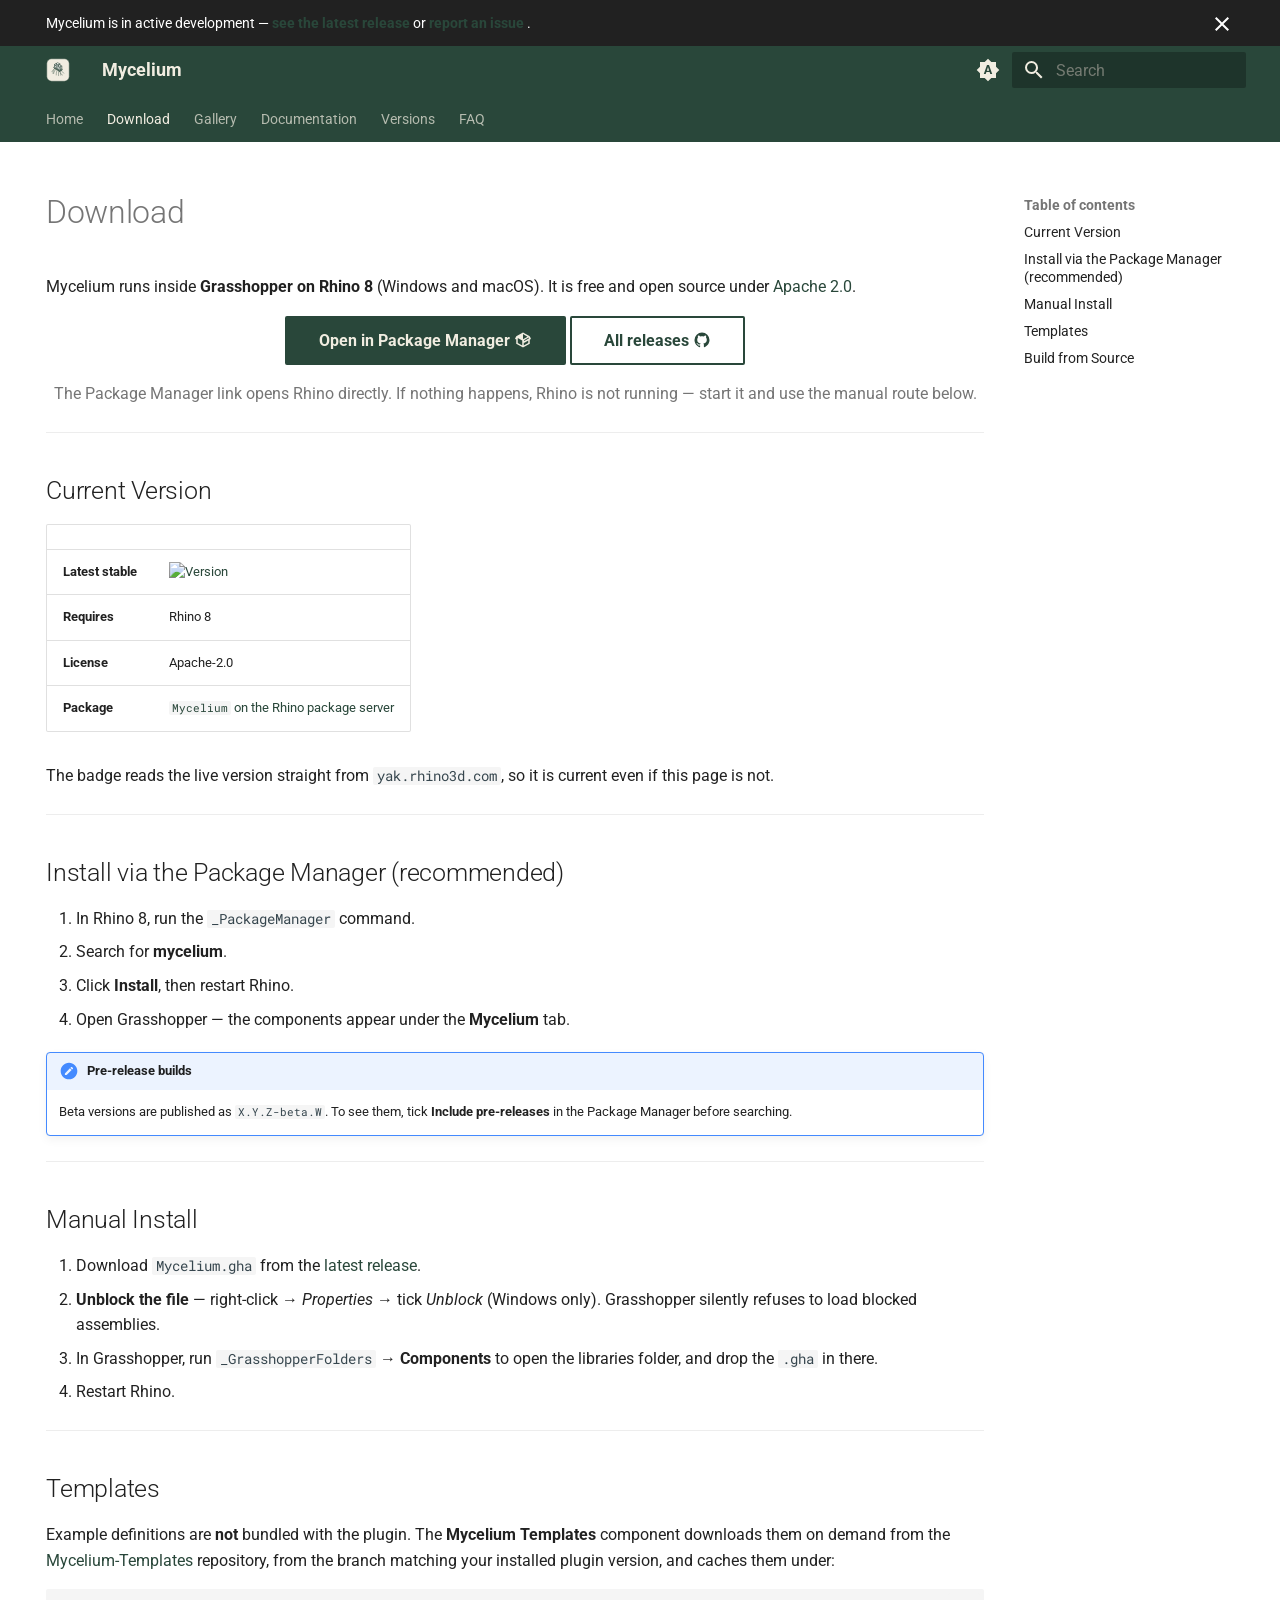
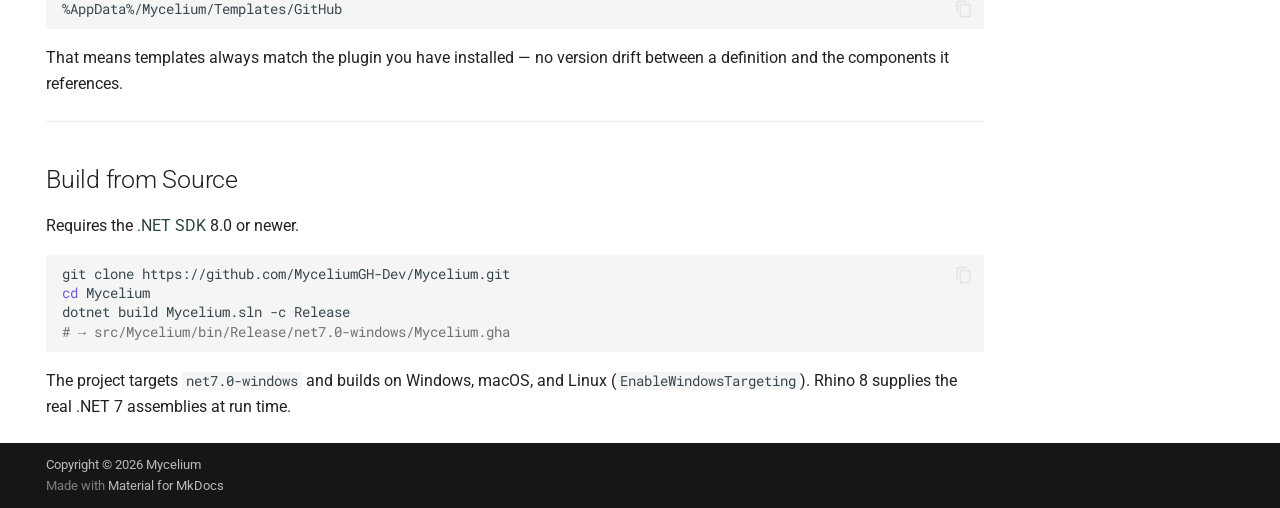
==== download/index.html @ 71205a21 "Deployed aa4ad5b with MkDocs version: 1.6.1" ====
<!DOCTYPE html><html lang=en class=no-js><head><meta charset=utf-8><meta name=viewport content="width=device-width,initial-scale=1"><meta name=description content="Generative urban massing for Rhino and Grasshopper"><meta name=author content="Patrick Kastner"><link href=https://mycelium-gh.netlify.app/download/ rel=canonical><link rel=prev href=..><link href=../gallery/ rel=next><link rel=icon href=../assets/cd/favicon.svg><meta name=generator content="mkdocs-1.6.1, mkdocs-material-9.7.7"><title>Download Mycelium - Mycelium</title><link rel=stylesheet href=../assets/stylesheets/main.ec1eaa64.min.css><link rel=stylesheet href=../assets/stylesheets/palette.ab4e12ef.min.css><style>:root{--md-annotation-icon:url('data:image/svg+xml;charset=utf-8,%3Csvg%20xmlns%3D%22http%3A//www.w3.org/2000/svg%22%20viewBox%3D%220%200%2024%2024%22%3E%3Cpath%20d%3D%22M17%2013h-4v4h-2v-4H7v-2h4V7h2v4h4m-5-9A10%2010%200%200%200%202%2012a10%2010%200%200%200%2010%2010%2010%2010%200%200%200%2010-10A10%2010%200%200%200%2012%202%22/%3E%3C/svg%3E');}</style><link rel=preconnect href=https://fonts.gstatic.com crossorigin><link rel=stylesheet href="https://fonts.googleapis.com/css?family=Roboto:300,300i,400,400i,700,700i%7CRoboto+Mono:400,400i,700,700i&display=fallback"><style>:root{--md-text-font:"Roboto";--md-code-font:"Roboto Mono"}</style><link rel=stylesheet href=../css/timeago.css><link rel=stylesheet href=../stylesheets/extra.css><script>__md_scope=new URL("..",location),__md_hash=e=>[...e].reduce(((e,_)=>(e<<5)-e+_.charCodeAt(0)),0),__md_get=(e,_=localStorage,t=__md_scope)=>JSON.parse(_.getItem(t.pathname+"."+e)),__md_set=(e,_,t=localStorage,a=__md_scope)=>{try{t.setItem(a.pathname+"."+e,JSON.stringify(_))}catch(e){}}</script><meta property=og:title content="Download Mycelium"><link rel=icon type=image/svg+xml href=../assets/cd/favicon.svg><link href=../assets/stylesheets/glightbox.min.css rel=stylesheet><script src=../assets/javascripts/glightbox.min.js></script><style id=glightbox-style>
            html.glightbox-open { overflow: initial; height: 100%; }
            .gslide-title { margin-top: 0px; user-select: text; }
            .gslide-desc { color: #666; user-select: text; }
            .gslide-image img { background: white; }
            .gscrollbar-fixer { padding-right: 15px; }
            .gdesc-inner { font-size: 0.75rem; }
            body[data-md-color-scheme="slate"] .gdesc-inner { background: var(--md-default-bg-color); }
            body[data-md-color-scheme="slate"] .gslide-title { color: var(--md-default-fg-color); }
            body[data-md-color-scheme="slate"] .gslide-desc { color: var(--md-default-fg-color); }
        </style></head> <body dir=ltr data-md-color-scheme=default data-md-color-primary=indigo data-md-color-accent=indigo> <input class=md-toggle data-md-toggle=drawer type=checkbox id=__drawer autocomplete=off> <input class=md-toggle data-md-toggle=search type=checkbox id=__search autocomplete=off> <label class=md-overlay for=__drawer></label> <div data-md-component=skip> <a href=#download class=md-skip> Skip to content </a> </div> <div data-md-component=announce> <aside class=md-banner> <div class="md-banner__inner md-grid md-typeset"> <button class="md-banner__button md-icon" aria-label="Don't show this again"> <svg xmlns=http://www.w3.org/2000/svg viewbox="0 0 24 24"><path d="M19 6.41 17.59 5 12 10.59 6.41 5 5 6.41 10.59 12 5 17.59 6.41 19 12 13.41 17.59 19 19 17.59 13.41 12z"></path></svg> </button> Mycelium is in active development — <a href=https://github.com/MyceliumGH-Dev/Mycelium/releases aria-label="See the latest Mycelium releases on GitHub"> <strong>see the latest release</strong> </a> or <a href=https://github.com/MyceliumGH-Dev/Mycelium/issues aria-label="Report an issue on GitHub"> <strong>report an issue</strong> </a>. </div> <script>var el=document.querySelector("[data-md-component=announce]");if(el){var content=el.querySelector(".md-typeset");__md_hash(content.innerHTML)===__md_get("__announce")&&(el.hidden=!0)}</script> </aside> </div> <header class=md-header data-md-component=header> <nav class="md-header__inner md-grid" aria-label=Header> <a href=.. title=Mycelium class="md-header__button md-logo" aria-label=Mycelium data-md-component=logo> <img src=../assets/cd/favicon.svg alt=logo> </a> <label class="md-header__button md-icon" for=__drawer> <svg xmlns=http://www.w3.org/2000/svg viewbox="0 0 24 24"><path d="M3 6h18v2H3zm0 5h18v2H3zm0 5h18v2H3z"></path></svg> </label> <div class=md-header__title data-md-component=header-title> <div class=md-header__ellipsis> <div class=md-header__topic> <span class=md-ellipsis> Mycelium </span> </div> <div class=md-header__topic data-md-component=header-topic> <span class=md-ellipsis> Download Mycelium </span> </div> </div> </div> <form class=md-header__option data-md-component=palette> <input class=md-option data-md-color-media=(prefers-color-scheme) data-md-color-scheme=default data-md-color-primary=indigo data-md-color-accent=indigo aria-label="Switch to light mode" type=radio name=__palette id=__palette_0> <label class="md-header__button md-icon" title="Switch to light mode" for=__palette_1 hidden> <svg xmlns=http://www.w3.org/2000/svg viewbox="0 0 24 24"><path d="m14.3 16-.7-2h-3.2l-.7 2H7.8L11 7h2l3.2 9zM20 8.69V4h-4.69L12 .69 8.69 4H4v4.69L.69 12 4 15.31V20h4.69L12 23.31 15.31 20H20v-4.69L23.31 12zm-9.15 3.96h2.3L12 9z"></path></svg> </label> <input class=md-option data-md-color-media="(prefers-color-scheme: light)" data-md-color-scheme=default data-md-color-primary=custom data-md-color-accent=custom aria-label="Switch to dark mode" type=radio name=__palette id=__palette_1> <label class="md-header__button md-icon" title="Switch to dark mode" for=__palette_2 hidden> <svg xmlns=http://www.w3.org/2000/svg viewbox="0 0 24 24"><path d="M17 7H7a5 5 0 0 0-5 5 5 5 0 0 0 5 5h10a5 5 0 0 0 5-5 5 5 0 0 0-5-5m0 8a3 3 0 0 1-3-3 3 3 0 0 1 3-3 3 3 0 0 1 3 3 3 3 0 0 1-3 3"></path></svg> </label> <input class=md-option data-md-color-media="(prefers-color-scheme: dark)" data-md-color-scheme=slate data-md-color-primary=custom data-md-color-accent=custom aria-label="Switch to system preference" type=radio name=__palette id=__palette_2> <label class="md-header__button md-icon" title="Switch to system preference" for=__palette_0 hidden> <svg xmlns=http://www.w3.org/2000/svg viewbox="0 0 24 24"><path d="M17 7H7a5 5 0 0 0-5 5 5 5 0 0 0 5 5h10a5 5 0 0 0 5-5 5 5 0 0 0-5-5M7 15a3 3 0 0 1-3-3 3 3 0 0 1 3-3 3 3 0 0 1 3 3 3 3 0 0 1-3 3"></path></svg> </label> </form> <script>var palette=__md_get("__palette");if(palette&&palette.color){if("(prefers-color-scheme)"===palette.color.media){var media=matchMedia("(prefers-color-scheme: light)"),input=document.querySelector(media.matches?"[data-md-color-media='(prefers-color-scheme: light)']":"[data-md-color-media='(prefers-color-scheme: dark)']");palette.color.media=input.getAttribute("data-md-color-media"),palette.color.scheme=input.getAttribute("data-md-color-scheme"),palette.color.primary=input.getAttribute("data-md-color-primary"),palette.color.accent=input.getAttribute("data-md-color-accent")}for(var[key,value]of Object.entries(palette.color))document.body.setAttribute("data-md-color-"+key,value)}</script> <label class="md-header__button md-icon" for=__search> <svg xmlns=http://www.w3.org/2000/svg viewbox="0 0 24 24"><path d="M9.5 3A6.5 6.5 0 0 1 16 9.5c0 1.61-.59 3.09-1.56 4.23l.27.27h.79l5 5-1.5 1.5-5-5v-.79l-.27-.27A6.52 6.52 0 0 1 9.5 16 6.5 6.5 0 0 1 3 9.5 6.5 6.5 0 0 1 9.5 3m0 2C7 5 5 7 5 9.5S7 14 9.5 14 14 12 14 9.5 12 5 9.5 5"></path></svg> </label> <div class=md-search data-md-component=search role=dialog> <label class=md-search__overlay for=__search></label> <div class=md-search__inner role=search> <form class=md-search__form name=search> <input type=text class=md-search__input name=query aria-label=Search placeholder=Search autocapitalize=off autocorrect=off autocomplete=off spellcheck=false data-md-component=search-query required> <label class="md-search__icon md-icon" for=__search> <svg xmlns=http://www.w3.org/2000/svg viewbox="0 0 24 24"><path d="M9.5 3A6.5 6.5 0 0 1 16 9.5c0 1.61-.59 3.09-1.56 4.23l.27.27h.79l5 5-1.5 1.5-5-5v-.79l-.27-.27A6.52 6.52 0 0 1 9.5 16 6.5 6.5 0 0 1 3 9.5 6.5 6.5 0 0 1 9.5 3m0 2C7 5 5 7 5 9.5S7 14 9.5 14 14 12 14 9.5 12 5 9.5 5"></path></svg> <svg xmlns=http://www.w3.org/2000/svg viewbox="0 0 24 24"><path d="M20 11v2H8l5.5 5.5-1.42 1.42L4.16 12l7.92-7.92L13.5 5.5 8 11z"></path></svg> </label> <nav class=md-search__options aria-label=Search> <a href=javascript:void(0) class="md-search__icon md-icon" title=Share aria-label=Share data-clipboard data-clipboard-text data-md-component=search-share tabindex=-1> <svg xmlns=http://www.w3.org/2000/svg viewbox="0 0 24 24"><path d="M18 16.08c-.76 0-1.44.3-1.96.77L8.91 12.7c.05-.23.09-.46.09-.7s-.04-.47-.09-.7l7.05-4.11c.54.5 1.25.81 2.04.81a3 3 0 0 0 3-3 3 3 0 0 0-3-3 3 3 0 0 0-3 3c0 .24.04.47.09.7L8.04 9.81C7.5 9.31 6.79 9 6 9a3 3 0 0 0-3 3 3 3 0 0 0 3 3c.79 0 1.5-.31 2.04-.81l7.12 4.15c-.05.21-.08.43-.08.66 0 1.61 1.31 2.91 2.92 2.91s2.92-1.3 2.92-2.91A2.92 2.92 0 0 0 18 16.08"></path></svg> </a> <button type=reset class="md-search__icon md-icon" title=Clear aria-label=Clear tabindex=-1> <svg xmlns=http://www.w3.org/2000/svg viewbox="0 0 24 24"><path d="M19 6.41 17.59 5 12 10.59 6.41 5 5 6.41 10.59 12 5 17.59 6.41 19 12 13.41 17.59 19 19 17.59 13.41 12z"></path></svg> </button> </nav> <div class=md-search__suggest data-md-component=search-suggest></div> </form> <div class=md-search__output> <div class=md-search__scrollwrap tabindex=0 data-md-scrollfix> <div class=md-search-result data-md-component=search-result> <div class=md-search-result__meta> Initializing search </div> <ol class=md-search-result__list role=presentation></ol> </div> </div> </div> </div> </div> </nav> </header> <div class=md-container data-md-component=container> <nav class=md-tabs aria-label=Tabs data-md-component=tabs> <div class=md-grid> <ul class=md-tabs__list> <li class=md-tabs__item> <a href=.. class=md-tabs__link> Home </a> </li> <li class="md-tabs__item md-tabs__item--active"> <a href=./ class=md-tabs__link> Download </a> </li> <li class=md-tabs__item> <a href=../gallery/ class=md-tabs__link> Gallery </a> </li> <li class=md-tabs__item> <a href=https://mycelium-gh-docs.netlify.app class=md-tabs__link> Documentation </a> </li> <li class=md-tabs__item> <a href=../versions/ class=md-tabs__link> Versions </a> </li> <li class=md-tabs__item> <a href=../faq/ class=md-tabs__link> Faq </a> </li> </ul> </div> </nav> <main class=md-main data-md-component=main> <div class="md-main__inner md-grid"> <div class="md-sidebar md-sidebar--primary" data-md-component=sidebar data-md-type=navigation hidden> <div class=md-sidebar__scrollwrap> <div class=md-sidebar__inner> <nav class="md-nav md-nav--primary md-nav--lifted" aria-label=Navigation data-md-level=0> <label class=md-nav__title for=__drawer> <a href=.. title=Mycelium class="md-nav__button md-logo" aria-label=Mycelium data-md-component=logo> <img src=../assets/cd/favicon.svg alt=logo> </a> Mycelium </label> <ul class=md-nav__list data-md-scrollfix> <li class=md-nav__item> <a href=.. class=md-nav__link> <span class=md-ellipsis> Home </span> </a> </li> <li class="md-nav__item md-nav__item--active"> <input class="md-nav__toggle md-toggle" type=checkbox id=__toc> <label class="md-nav__link md-nav__link--active" for=__toc> <span class=md-ellipsis> Download </span> <span class="md-nav__icon md-icon"></span> </label> <a href=./ class="md-nav__link md-nav__link--active"> <span class=md-ellipsis> Download </span> </a> <nav class="md-nav md-nav--secondary" aria-label="Table of contents"> <label class=md-nav__title for=__toc> <span class="md-nav__icon md-icon"></span> Table of contents </label> <ul class=md-nav__list data-md-component=toc data-md-scrollfix> <li class=md-nav__item> <a href=#current-version class=md-nav__link> <span class=md-ellipsis> Current Version </span> </a> </li> <li class=md-nav__item> <a href=#install-via-the-package-manager-recommended class=md-nav__link> <span class=md-ellipsis> Install via the Package Manager (recommended) </span> </a> </li> <li class=md-nav__item> <a href=#manual-install class=md-nav__link> <span class=md-ellipsis> Manual Install </span> </a> </li> <li class=md-nav__item> <a href=#templates class=md-nav__link> <span class=md-ellipsis> Templates </span> </a> </li> <li class=md-nav__item> <a href=#build-from-source class=md-nav__link> <span class=md-ellipsis> Build from Source </span> </a> </li> </ul> </nav> </li> <li class=md-nav__item> <a href=../gallery/ class=md-nav__link> <span class=md-ellipsis> Gallery </span> </a> </li> <li class=md-nav__item> <a href=https://mycelium-gh-docs.netlify.app class=md-nav__link> <span class=md-ellipsis> Documentation </span> </a> </li> <li class=md-nav__item> <a href=../versions/ class=md-nav__link> <span class=md-ellipsis> Versions </span> </a> </li> <li class=md-nav__item> <a href=../faq/ class=md-nav__link> <span class=md-ellipsis> Faq </span> </a> </li> </ul> </nav> </div> </div> </div> <div class="md-sidebar md-sidebar--secondary" data-md-component=sidebar data-md-type=toc> <div class=md-sidebar__scrollwrap> <div class=md-sidebar__inner> <nav class="md-nav md-nav--secondary" aria-label="Table of contents"> <label class=md-nav__title for=__toc> <span class="md-nav__icon md-icon"></span> Table of contents </label> <ul class=md-nav__list data-md-component=toc data-md-scrollfix> <li class=md-nav__item> <a href=#current-version class=md-nav__link> <span class=md-ellipsis> Current Version </span> </a> </li> <li class=md-nav__item> <a href=#install-via-the-package-manager-recommended class=md-nav__link> <span class=md-ellipsis> Install via the Package Manager (recommended) </span> </a> </li> <li class=md-nav__item> <a href=#manual-install class=md-nav__link> <span class=md-ellipsis> Manual Install </span> </a> </li> <li class=md-nav__item> <a href=#templates class=md-nav__link> <span class=md-ellipsis> Templates </span> </a> </li> <li class=md-nav__item> <a href=#build-from-source class=md-nav__link> <span class=md-ellipsis> Build from Source </span> </a> </li> </ul> </nav> </div> </div> </div> <div class=md-content data-md-component=content> <article class="md-content__inner md-typeset"> <h1 id=download>Download</h1> <p>Mycelium runs inside <strong>Grasshopper on Rhino 8</strong> (Windows and macOS). It is free and open source under <a href=https://github.com/MyceliumGH-Dev/Mycelium/blob/dev/LICENSE>Apache 2.0</a>.</p> <div align=center> <p><a aria-label="Open Mycelium in the Rhino Package Manager" class="md-button md-button--primary" href="rhino://package/search?name=Mycelium">Open in Package Manager <span class=twemoji><svg xmlns=http://www.w3.org/2000/svg viewbox="0 0 24 24"><path d="M2 10.96a.985.985 0 0 1-.37-1.37L3.13 7c.11-.2.28-.34.47-.42l7.83-4.4c.16-.12.36-.18.57-.18s.41.06.57.18l7.9 4.44c.19.1.35.26.44.46l1.45 2.52c.28.48.11 1.09-.36 1.36l-1 .58v4.96c0 .38-.21.71-.53.88l-7.9 4.44c-.16.12-.36.18-.57.18s-.41-.06-.57-.18l-7.9-4.44A.99.99 0 0 1 3 16.5v-5.54c-.3.17-.68.18-1 0m10-6.81v6.7l5.96-3.35zM5 15.91l6 3.38v-6.71L5 9.21zm14 0v-3.22l-5 2.9c-.33.18-.7.17-1 .01v3.69zm-5.15-2.55 6.28-3.63-.58-1.01-6.28 3.63z"></path></svg></span></a> <a aria-label="Browse all Mycelium releases on GitHub" class=md-button href=https://github.com/MyceliumGH-Dev/Mycelium/releases>All releases <span class=twemoji><svg xmlns=http://www.w3.org/2000/svg viewbox="0 0 24 24"><path d="M12 2A10 10 0 0 0 2 12c0 4.42 2.87 8.17 6.84 9.5.5.08.66-.23.66-.5v-1.69c-2.77.6-3.36-1.34-3.36-1.34-.46-1.16-1.11-1.47-1.11-1.47-.91-.62.07-.6.07-.6 1 .07 1.53 1.03 1.53 1.03.87 1.52 2.34 1.07 2.91.83.09-.65.35-1.09.63-1.34-2.22-.25-4.55-1.11-4.55-4.92 0-1.11.38-2 1.03-2.71-.1-.25-.45-1.29.1-2.64 0 0 .84-.27 2.75 1.02.79-.22 1.65-.33 2.5-.33s1.71.11 2.5.33c1.91-1.29 2.75-1.02 2.75-1.02.55 1.35.2 2.39.1 2.64.65.71 1.03 1.6 1.03 2.71 0 3.82-2.34 4.66-4.57 4.91.36.31.69.92.69 1.85V21c0 .27.16.59.67.5C19.14 20.16 22 16.42 22 12A10 10 0 0 0 12 2"></path></svg></span></a></p> </div> <p class=center-text style="margin-top: 0.75rem;"> <span class=faint>The Package Manager link opens Rhino directly. If nothing happens, Rhino is not running — start it and use the manual route below.</span> </p> <hr> <h2 id=current-version>Current Version</h2> <table> <thead> <tr> <th></th> <th></th> </tr> </thead> <tbody> <tr> <td><strong>Latest stable</strong></td> <td><a href="https://rhinopackages.github.io/?search=Mycelium"><img alt=Version src="https://img.shields.io/badge/dynamic/json?url=https%3A%2F%2Fyak.rhino3d.com%2Fpackages%2FMycelium&query=%24.version&label=&color=29473a"></a></td> </tr> <tr> <td><strong>Requires</strong></td> <td>Rhino 8</td> </tr> <tr> <td><strong>License</strong></td> <td>Apache-2.0</td> </tr> <tr> <td><strong>Package</strong></td> <td><a href="https://rhinopackages.github.io/?search=Mycelium"><code>Mycelium</code> on the Rhino package server</a></td> </tr> </tbody> </table> <p>The badge reads the live version straight from <code>yak.rhino3d.com</code>, so it is current even if this page is not.</p> <hr> <h2 id=install-via-the-package-manager-recommended>Install via the Package Manager (recommended)</h2> <ol> <li>In Rhino 8, run the <code>_PackageManager</code> command.</li> <li>Search for <strong>mycelium</strong>.</li> <li>Click <strong>Install</strong>, then restart Rhino.</li> <li>Open Grasshopper — the components appear under the <strong>Mycelium</strong> tab.</li> </ol> <div class="admonition note"> <p class=admonition-title>Pre-release builds</p> <p>Beta versions are published as <code>X.Y.Z-beta.W</code>. To see them, tick <strong>Include pre-releases</strong> in the Package Manager before searching.</p> </div> <hr> <h2 id=manual-install>Manual Install</h2> <ol> <li>Download <code>Mycelium.gha</code> from the <a href=https://github.com/MyceliumGH-Dev/Mycelium/releases>latest release</a>.</li> <li><strong>Unblock the file</strong> — right-click → <em>Properties</em> → tick <em>Unblock</em> (Windows only). Grasshopper silently refuses to load blocked assemblies.</li> <li>In Grasshopper, run <code>_GrasshopperFolders</code> → <strong>Components</strong> to open the libraries folder, and drop the <code>.gha</code> in there.</li> <li>Restart Rhino.</li> </ol> <hr> <h2 id=templates>Templates</h2> <p>Example definitions are <strong>not</strong> bundled with the plugin. The <strong>Mycelium Templates</strong> component downloads them on demand from the <a href=https://github.com/MyceliumGH-Dev/Mycelium-Templates>Mycelium-Templates</a> repository, from the branch matching your installed plugin version, and caches them under:</p> <div class=highlight><pre><span></span><code>%AppData%/Mycelium/Templates/GitHub
</code></pre></div> <p>That means templates always match the plugin you have installed — no version drift between a definition and the components it references.</p> <hr> <h2 id=build-from-source>Build from Source</h2> <p>Requires the <a href=https://dotnet.microsoft.com/download>.NET SDK</a> 8.0 or newer.</p> <div class=highlight><pre><span></span><code>git<span class=w> </span>clone<span class=w> </span>https://github.com/MyceliumGH-Dev/Mycelium.git
<span class=nb>cd</span><span class=w> </span>Mycelium
dotnet<span class=w> </span>build<span class=w> </span>Mycelium.sln<span class=w> </span>-c<span class=w> </span>Release
<span class=c1># → src/Mycelium/bin/Release/net7.0-windows/Mycelium.gha</span>
</code></pre></div> <p>The project targets <code>net7.0-windows</code> and builds on Windows, macOS, and Linux (<code>EnableWindowsTargeting</code>). Rhino 8 supplies the real .NET 7 assemblies at run time.</p> </article> </div> <script>var target=document.getElementById(location.hash.slice(1));target&&target.name&&(target.checked=target.name.startsWith("__tabbed_"))</script> </div> <button type=button class="md-top md-icon" data-md-component=top hidden> <svg xmlns=http://www.w3.org/2000/svg viewbox="0 0 24 24"><path d="M13 20h-2V8l-5.5 5.5-1.42-1.42L12 4.16l7.92 7.92-1.42 1.42L13 8z"></path></svg> Back to top </button> </main> <footer class=md-footer> <div class="md-footer-meta md-typeset"> <div class="md-footer-meta__inner md-grid"> <div class=md-copyright> <div class=md-copyright__highlight> Copyright © 2026 Mycelium </div> Made with <a href=https://squidfunk.github.io/mkdocs-material/ target=_blank rel=noopener> Material for MkDocs </a> </div> </div> </div> </footer> </div> <div class=md-dialog data-md-component=dialog> <div class="md-dialog__inner md-typeset"></div> </div> <div class=md-progress data-md-component=progress role=progressbar></div> <script id=__config type=application/json>{"annotate": null, "base": "..", "features": ["tabs", "instant", "navigation.tabs", "content.action.edit", "content.action.view", "content.code.annotate", "content.code.copy", "content.tooltips", "navigation.expand", "navigation.indexes", "navigation.instant", "navigation.instant.prefetch", "navigation.instant.progress", "navigation.sections", "navigation.tabs", "navigation.top", "navigation.path", "navigation.tracking", "search.highlight", "search.share", "search.suggest", "toc.follow", "announce.dismiss"], "search": "../assets/javascripts/workers/search.2c215733.min.js", "tags": null, "translations": {"clipboard.copied": "Copied to clipboard", "clipboard.copy": "Copy to clipboard", "search.result.more.one": "1 more on this page", "search.result.more.other": "# more on this page", "search.result.none": "No matching documents", "search.result.one": "1 matching document", "search.result.other": "# matching documents", "search.result.placeholder": "Type to start searching", "search.result.term.missing": "Missing", "select.version": "Select version"}, "version": null}</script> <script src=../assets/javascripts/bundle.d7400e89.min.js></script> <script src=../js/timeago.min.js></script> <script src=../js/timeago_mkdocs_material.js></script> <script id=init-glightbox>const lightbox = GLightbox({"touchNavigation": true, "loop": false, "zoomable": true, "draggable": true, "openEffect": "zoom", "closeEffect": "zoom", "slideEffect": "slide"});
document$.subscribe(()=>{ lightbox.reload(); });
</script></body></html>
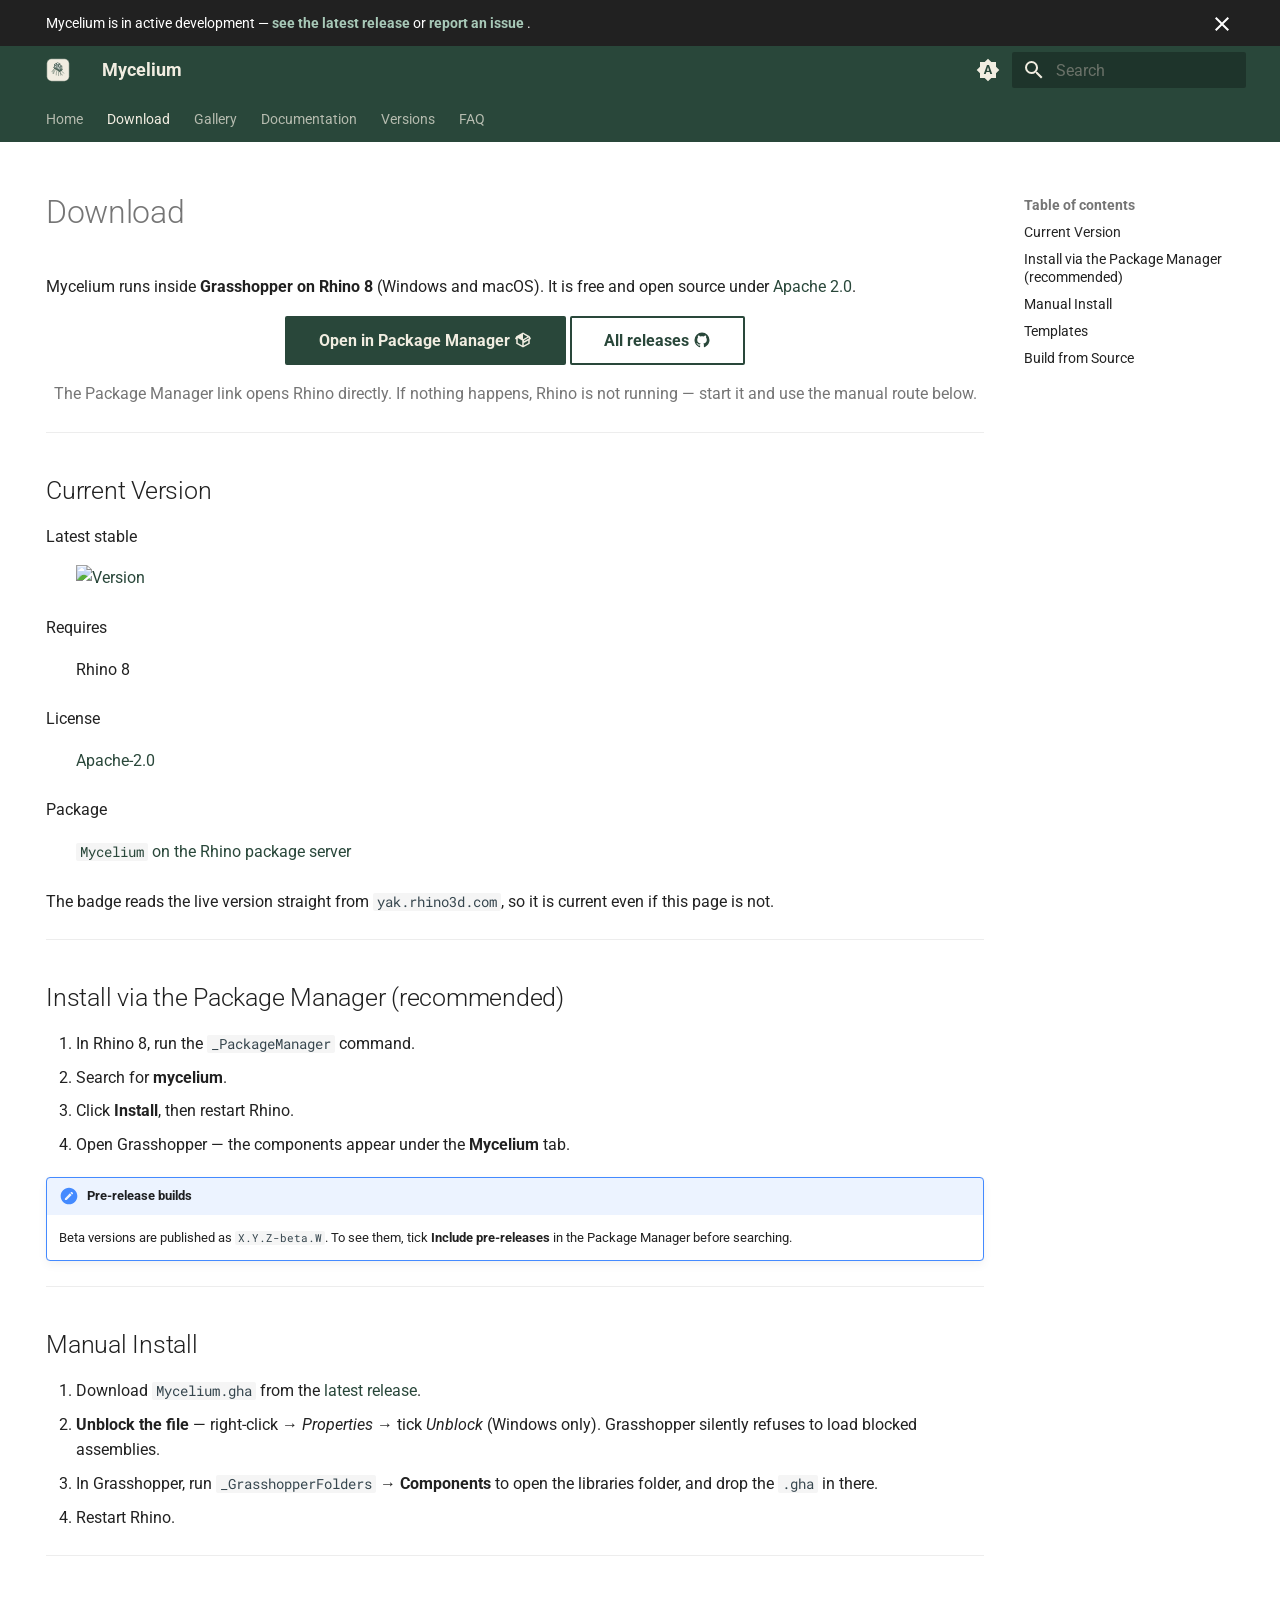
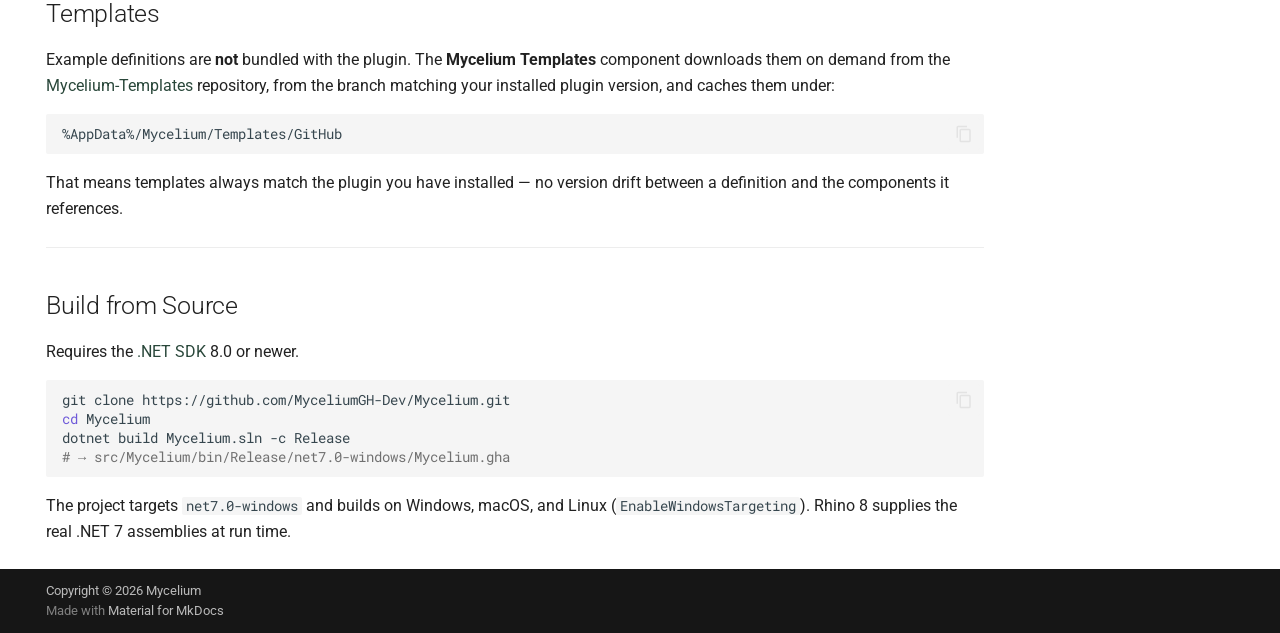
==== commit 9105986e: "Deployed 6566edf with MkDocs version: 1.6.1" ====
--- a/download/index.html
+++ b/download/index.html
@@ -8,7 +8,7 @@
             body[data-md-color-scheme="slate"] .gdesc-inner { background: var(--md-default-bg-color); }
             body[data-md-color-scheme="slate"] .gslide-title { color: var(--md-default-fg-color); }
             body[data-md-color-scheme="slate"] .gslide-desc { color: var(--md-default-fg-color); }
-        </style></head> <body dir=ltr data-md-color-scheme=default data-md-color-primary=indigo data-md-color-accent=indigo> <input class=md-toggle data-md-toggle=drawer type=checkbox id=__drawer autocomplete=off> <input class=md-toggle data-md-toggle=search type=checkbox id=__search autocomplete=off> <label class=md-overlay for=__drawer></label> <div data-md-component=skip> <a href=#download class=md-skip> Skip to content </a> </div> <div data-md-component=announce> <aside class=md-banner> <div class="md-banner__inner md-grid md-typeset"> <button class="md-banner__button md-icon" aria-label="Don't show this again"> <svg xmlns=http://www.w3.org/2000/svg viewbox="0 0 24 24"><path d="M19 6.41 17.59 5 12 10.59 6.41 5 5 6.41 10.59 12 5 17.59 6.41 19 12 13.41 17.59 19 19 17.59 13.41 12z"></path></svg> </button> Mycelium is in active development — <a href=https://github.com/MyceliumGH-Dev/Mycelium/releases aria-label="See the latest Mycelium releases on GitHub"> <strong>see the latest release</strong> </a> or <a href=https://github.com/MyceliumGH-Dev/Mycelium/issues aria-label="Report an issue on GitHub"> <strong>report an issue</strong> </a>. </div> <script>var el=document.querySelector("[data-md-component=announce]");if(el){var content=el.querySelector(".md-typeset");__md_hash(content.innerHTML)===__md_get("__announce")&&(el.hidden=!0)}</script> </aside> </div> <header class=md-header data-md-component=header> <nav class="md-header__inner md-grid" aria-label=Header> <a href=.. title=Mycelium class="md-header__button md-logo" aria-label=Mycelium data-md-component=logo> <img src=../assets/cd/favicon.svg alt=logo> </a> <label class="md-header__button md-icon" for=__drawer> <svg xmlns=http://www.w3.org/2000/svg viewbox="0 0 24 24"><path d="M3 6h18v2H3zm0 5h18v2H3zm0 5h18v2H3z"></path></svg> </label> <div class=md-header__title data-md-component=header-title> <div class=md-header__ellipsis> <div class=md-header__topic> <span class=md-ellipsis> Mycelium </span> </div> <div class=md-header__topic data-md-component=header-topic> <span class=md-ellipsis> Download Mycelium </span> </div> </div> </div> <form class=md-header__option data-md-component=palette> <input class=md-option data-md-color-media=(prefers-color-scheme) data-md-color-scheme=default data-md-color-primary=indigo data-md-color-accent=indigo aria-label="Switch to light mode" type=radio name=__palette id=__palette_0> <label class="md-header__button md-icon" title="Switch to light mode" for=__palette_1 hidden> <svg xmlns=http://www.w3.org/2000/svg viewbox="0 0 24 24"><path d="m14.3 16-.7-2h-3.2l-.7 2H7.8L11 7h2l3.2 9zM20 8.69V4h-4.69L12 .69 8.69 4H4v4.69L.69 12 4 15.31V20h4.69L12 23.31 15.31 20H20v-4.69L23.31 12zm-9.15 3.96h2.3L12 9z"></path></svg> </label> <input class=md-option data-md-color-media="(prefers-color-scheme: light)" data-md-color-scheme=default data-md-color-primary=custom data-md-color-accent=custom aria-label="Switch to dark mode" type=radio name=__palette id=__palette_1> <label class="md-header__button md-icon" title="Switch to dark mode" for=__palette_2 hidden> <svg xmlns=http://www.w3.org/2000/svg viewbox="0 0 24 24"><path d="M17 7H7a5 5 0 0 0-5 5 5 5 0 0 0 5 5h10a5 5 0 0 0 5-5 5 5 0 0 0-5-5m0 8a3 3 0 0 1-3-3 3 3 0 0 1 3-3 3 3 0 0 1 3 3 3 3 0 0 1-3 3"></path></svg> </label> <input class=md-option data-md-color-media="(prefers-color-scheme: dark)" data-md-color-scheme=slate data-md-color-primary=custom data-md-color-accent=custom aria-label="Switch to system preference" type=radio name=__palette id=__palette_2> <label class="md-header__button md-icon" title="Switch to system preference" for=__palette_0 hidden> <svg xmlns=http://www.w3.org/2000/svg viewbox="0 0 24 24"><path d="M17 7H7a5 5 0 0 0-5 5 5 5 0 0 0 5 5h10a5 5 0 0 0 5-5 5 5 0 0 0-5-5M7 15a3 3 0 0 1-3-3 3 3 0 0 1 3-3 3 3 0 0 1 3 3 3 3 0 0 1-3 3"></path></svg> </label> </form> <script>var palette=__md_get("__palette");if(palette&&palette.color){if("(prefers-color-scheme)"===palette.color.media){var media=matchMedia("(prefers-color-scheme: light)"),input=document.querySelector(media.matches?"[data-md-color-media='(prefers-color-scheme: light)']":"[data-md-color-media='(prefers-color-scheme: dark)']");palette.color.media=input.getAttribute("data-md-color-media"),palette.color.scheme=input.getAttribute("data-md-color-scheme"),palette.color.primary=input.getAttribute("data-md-color-primary"),palette.color.accent=input.getAttribute("data-md-color-accent")}for(var[key,value]of Object.entries(palette.color))document.body.setAttribute("data-md-color-"+key,value)}</script> <label class="md-header__button md-icon" for=__search> <svg xmlns=http://www.w3.org/2000/svg viewbox="0 0 24 24"><path d="M9.5 3A6.5 6.5 0 0 1 16 9.5c0 1.61-.59 3.09-1.56 4.23l.27.27h.79l5 5-1.5 1.5-5-5v-.79l-.27-.27A6.52 6.52 0 0 1 9.5 16 6.5 6.5 0 0 1 3 9.5 6.5 6.5 0 0 1 9.5 3m0 2C7 5 5 7 5 9.5S7 14 9.5 14 14 12 14 9.5 12 5 9.5 5"></path></svg> </label> <div class=md-search data-md-component=search role=dialog> <label class=md-search__overlay for=__search></label> <div class=md-search__inner role=search> <form class=md-search__form name=search> <input type=text class=md-search__input name=query aria-label=Search placeholder=Search autocapitalize=off autocorrect=off autocomplete=off spellcheck=false data-md-component=search-query required> <label class="md-search__icon md-icon" for=__search> <svg xmlns=http://www.w3.org/2000/svg viewbox="0 0 24 24"><path d="M9.5 3A6.5 6.5 0 0 1 16 9.5c0 1.61-.59 3.09-1.56 4.23l.27.27h.79l5 5-1.5 1.5-5-5v-.79l-.27-.27A6.52 6.52 0 0 1 9.5 16 6.5 6.5 0 0 1 3 9.5 6.5 6.5 0 0 1 9.5 3m0 2C7 5 5 7 5 9.5S7 14 9.5 14 14 12 14 9.5 12 5 9.5 5"></path></svg> <svg xmlns=http://www.w3.org/2000/svg viewbox="0 0 24 24"><path d="M20 11v2H8l5.5 5.5-1.42 1.42L4.16 12l7.92-7.92L13.5 5.5 8 11z"></path></svg> </label> <nav class=md-search__options aria-label=Search> <a href=javascript:void(0) class="md-search__icon md-icon" title=Share aria-label=Share data-clipboard data-clipboard-text data-md-component=search-share tabindex=-1> <svg xmlns=http://www.w3.org/2000/svg viewbox="0 0 24 24"><path d="M18 16.08c-.76 0-1.44.3-1.96.77L8.91 12.7c.05-.23.09-.46.09-.7s-.04-.47-.09-.7l7.05-4.11c.54.5 1.25.81 2.04.81a3 3 0 0 0 3-3 3 3 0 0 0-3-3 3 3 0 0 0-3 3c0 .24.04.47.09.7L8.04 9.81C7.5 9.31 6.79 9 6 9a3 3 0 0 0-3 3 3 3 0 0 0 3 3c.79 0 1.5-.31 2.04-.81l7.12 4.15c-.05.21-.08.43-.08.66 0 1.61 1.31 2.91 2.92 2.91s2.92-1.3 2.92-2.91A2.92 2.92 0 0 0 18 16.08"></path></svg> </a> <button type=reset class="md-search__icon md-icon" title=Clear aria-label=Clear tabindex=-1> <svg xmlns=http://www.w3.org/2000/svg viewbox="0 0 24 24"><path d="M19 6.41 17.59 5 12 10.59 6.41 5 5 6.41 10.59 12 5 17.59 6.41 19 12 13.41 17.59 19 19 17.59 13.41 12z"></path></svg> </button> </nav> <div class=md-search__suggest data-md-component=search-suggest></div> </form> <div class=md-search__output> <div class=md-search__scrollwrap tabindex=0 data-md-scrollfix> <div class=md-search-result data-md-component=search-result> <div class=md-search-result__meta> Initializing search </div> <ol class=md-search-result__list role=presentation></ol> </div> </div> </div> </div> </div> </nav> </header> <div class=md-container data-md-component=container> <nav class=md-tabs aria-label=Tabs data-md-component=tabs> <div class=md-grid> <ul class=md-tabs__list> <li class=md-tabs__item> <a href=.. class=md-tabs__link> Home </a> </li> <li class="md-tabs__item md-tabs__item--active"> <a href=./ class=md-tabs__link> Download </a> </li> <li class=md-tabs__item> <a href=../gallery/ class=md-tabs__link> Gallery </a> </li> <li class=md-tabs__item> <a href=https://mycelium-gh-docs.netlify.app class=md-tabs__link> Documentation </a> </li> <li class=md-tabs__item> <a href=../versions/ class=md-tabs__link> Versions </a> </li> <li class=md-tabs__item> <a href=../faq/ class=md-tabs__link> Faq </a> </li> </ul> </div> </nav> <main class=md-main data-md-component=main> <div class="md-main__inner md-grid"> <div class="md-sidebar md-sidebar--primary" data-md-component=sidebar data-md-type=navigation hidden> <div class=md-sidebar__scrollwrap> <div class=md-sidebar__inner> <nav class="md-nav md-nav--primary md-nav--lifted" aria-label=Navigation data-md-level=0> <label class=md-nav__title for=__drawer> <a href=.. title=Mycelium class="md-nav__button md-logo" aria-label=Mycelium data-md-component=logo> <img src=../assets/cd/favicon.svg alt=logo> </a> Mycelium </label> <ul class=md-nav__list data-md-scrollfix> <li class=md-nav__item> <a href=.. class=md-nav__link> <span class=md-ellipsis> Home </span> </a> </li> <li class="md-nav__item md-nav__item--active"> <input class="md-nav__toggle md-toggle" type=checkbox id=__toc> <label class="md-nav__link md-nav__link--active" for=__toc> <span class=md-ellipsis> Download </span> <span class="md-nav__icon md-icon"></span> </label> <a href=./ class="md-nav__link md-nav__link--active"> <span class=md-ellipsis> Download </span> </a> <nav class="md-nav md-nav--secondary" aria-label="Table of contents"> <label class=md-nav__title for=__toc> <span class="md-nav__icon md-icon"></span> Table of contents </label> <ul class=md-nav__list data-md-component=toc data-md-scrollfix> <li class=md-nav__item> <a href=#current-version class=md-nav__link> <span class=md-ellipsis> Current Version </span> </a> </li> <li class=md-nav__item> <a href=#install-via-the-package-manager-recommended class=md-nav__link> <span class=md-ellipsis> Install via the Package Manager (recommended) </span> </a> </li> <li class=md-nav__item> <a href=#manual-install class=md-nav__link> <span class=md-ellipsis> Manual Install </span> </a> </li> <li class=md-nav__item> <a href=#templates class=md-nav__link> <span class=md-ellipsis> Templates </span> </a> </li> <li class=md-nav__item> <a href=#build-from-source class=md-nav__link> <span class=md-ellipsis> Build from Source </span> </a> </li> </ul> </nav> </li> <li class=md-nav__item> <a href=../gallery/ class=md-nav__link> <span class=md-ellipsis> Gallery </span> </a> </li> <li class=md-nav__item> <a href=https://mycelium-gh-docs.netlify.app class=md-nav__link> <span class=md-ellipsis> Documentation </span> </a> </li> <li class=md-nav__item> <a href=../versions/ class=md-nav__link> <span class=md-ellipsis> Versions </span> </a> </li> <li class=md-nav__item> <a href=../faq/ class=md-nav__link> <span class=md-ellipsis> Faq </span> </a> </li> </ul> </nav> </div> </div> </div> <div class="md-sidebar md-sidebar--secondary" data-md-component=sidebar data-md-type=toc> <div class=md-sidebar__scrollwrap> <div class=md-sidebar__inner> <nav class="md-nav md-nav--secondary" aria-label="Table of contents"> <label class=md-nav__title for=__toc> <span class="md-nav__icon md-icon"></span> Table of contents </label> <ul class=md-nav__list data-md-component=toc data-md-scrollfix> <li class=md-nav__item> <a href=#current-version class=md-nav__link> <span class=md-ellipsis> Current Version </span> </a> </li> <li class=md-nav__item> <a href=#install-via-the-package-manager-recommended class=md-nav__link> <span class=md-ellipsis> Install via the Package Manager (recommended) </span> </a> </li> <li class=md-nav__item> <a href=#manual-install class=md-nav__link> <span class=md-ellipsis> Manual Install </span> </a> </li> <li class=md-nav__item> <a href=#templates class=md-nav__link> <span class=md-ellipsis> Templates </span> </a> </li> <li class=md-nav__item> <a href=#build-from-source class=md-nav__link> <span class=md-ellipsis> Build from Source </span> </a> </li> </ul> </nav> </div> </div> </div> <div class=md-content data-md-component=content> <article class="md-content__inner md-typeset"> <h1 id=download>Download</h1> <p>Mycelium runs inside <strong>Grasshopper on Rhino 8</strong> (Windows and macOS). It is free and open source under <a href=https://github.com/MyceliumGH-Dev/Mycelium/blob/dev/LICENSE>Apache 2.0</a>.</p> <div align=center> <p><a aria-label="Open Mycelium in the Rhino Package Manager" class="md-button md-button--primary" href="rhino://package/search?name=Mycelium">Open in Package Manager <span class=twemoji><svg xmlns=http://www.w3.org/2000/svg viewbox="0 0 24 24"><path d="M2 10.96a.985.985 0 0 1-.37-1.37L3.13 7c.11-.2.28-.34.47-.42l7.83-4.4c.16-.12.36-.18.57-.18s.41.06.57.18l7.9 4.44c.19.1.35.26.44.46l1.45 2.52c.28.48.11 1.09-.36 1.36l-1 .58v4.96c0 .38-.21.71-.53.88l-7.9 4.44c-.16.12-.36.18-.57.18s-.41-.06-.57-.18l-7.9-4.44A.99.99 0 0 1 3 16.5v-5.54c-.3.17-.68.18-1 0m10-6.81v6.7l5.96-3.35zM5 15.91l6 3.38v-6.71L5 9.21zm14 0v-3.22l-5 2.9c-.33.18-.7.17-1 .01v3.69zm-5.15-2.55 6.28-3.63-.58-1.01-6.28 3.63z"></path></svg></span></a> <a aria-label="Browse all Mycelium releases on GitHub" class=md-button href=https://github.com/MyceliumGH-Dev/Mycelium/releases>All releases <span class=twemoji><svg xmlns=http://www.w3.org/2000/svg viewbox="0 0 24 24"><path d="M12 2A10 10 0 0 0 2 12c0 4.42 2.87 8.17 6.84 9.5.5.08.66-.23.66-.5v-1.69c-2.77.6-3.36-1.34-3.36-1.34-.46-1.16-1.11-1.47-1.11-1.47-.91-.62.07-.6.07-.6 1 .07 1.53 1.03 1.53 1.03.87 1.52 2.34 1.07 2.91.83.09-.65.35-1.09.63-1.34-2.22-.25-4.55-1.11-4.55-4.92 0-1.11.38-2 1.03-2.71-.1-.25-.45-1.29.1-2.64 0 0 .84-.27 2.75 1.02.79-.22 1.65-.33 2.5-.33s1.71.11 2.5.33c1.91-1.29 2.75-1.02 2.75-1.02.55 1.35.2 2.39.1 2.64.65.71 1.03 1.6 1.03 2.71 0 3.82-2.34 4.66-4.57 4.91.36.31.69.92.69 1.85V21c0 .27.16.59.67.5C19.14 20.16 22 16.42 22 12A10 10 0 0 0 12 2"></path></svg></span></a></p> </div> <p class=center-text style="margin-top: 0.75rem;"> <span class=faint>The Package Manager link opens Rhino directly. If nothing happens, Rhino is not running — start it and use the manual route below.</span> </p> <hr> <h2 id=current-version>Current Version</h2> <table> <thead> <tr> <th></th> <th></th> </tr> </thead> <tbody> <tr> <td><strong>Latest stable</strong></td> <td><a href="https://rhinopackages.github.io/?search=Mycelium"><img alt=Version src="https://img.shields.io/badge/dynamic/json?url=https%3A%2F%2Fyak.rhino3d.com%2Fpackages%2FMycelium&query=%24.version&label=&color=29473a"></a></td> </tr> <tr> <td><strong>Requires</strong></td> <td>Rhino 8</td> </tr> <tr> <td><strong>License</strong></td> <td>Apache-2.0</td> </tr> <tr> <td><strong>Package</strong></td> <td><a href="https://rhinopackages.github.io/?search=Mycelium"><code>Mycelium</code> on the Rhino package server</a></td> </tr> </tbody> </table> <p>The badge reads the live version straight from <code>yak.rhino3d.com</code>, so it is current even if this page is not.</p> <hr> <h2 id=install-via-the-package-manager-recommended>Install via the Package Manager (recommended)</h2> <ol> <li>In Rhino 8, run the <code>_PackageManager</code> command.</li> <li>Search for <strong>mycelium</strong>.</li> <li>Click <strong>Install</strong>, then restart Rhino.</li> <li>Open Grasshopper — the components appear under the <strong>Mycelium</strong> tab.</li> </ol> <div class="admonition note"> <p class=admonition-title>Pre-release builds</p> <p>Beta versions are published as <code>X.Y.Z-beta.W</code>. To see them, tick <strong>Include pre-releases</strong> in the Package Manager before searching.</p> </div> <hr> <h2 id=manual-install>Manual Install</h2> <ol> <li>Download <code>Mycelium.gha</code> from the <a href=https://github.com/MyceliumGH-Dev/Mycelium/releases>latest release</a>.</li> <li><strong>Unblock the file</strong> — right-click → <em>Properties</em> → tick <em>Unblock</em> (Windows only). Grasshopper silently refuses to load blocked assemblies.</li> <li>In Grasshopper, run <code>_GrasshopperFolders</code> → <strong>Components</strong> to open the libraries folder, and drop the <code>.gha</code> in there.</li> <li>Restart Rhino.</li> </ol> <hr> <h2 id=templates>Templates</h2> <p>Example definitions are <strong>not</strong> bundled with the plugin. The <strong>Mycelium Templates</strong> component downloads them on demand from the <a href=https://github.com/MyceliumGH-Dev/Mycelium-Templates>Mycelium-Templates</a> repository, from the branch matching your installed plugin version, and caches them under:</p> <div class=highlight><pre><span></span><code>%AppData%/Mycelium/Templates/GitHub
+        </style></head> <body dir=ltr data-md-color-scheme=default data-md-color-primary=indigo data-md-color-accent=indigo> <input class=md-toggle data-md-toggle=drawer type=checkbox id=__drawer autocomplete=off> <input class=md-toggle data-md-toggle=search type=checkbox id=__search autocomplete=off> <label class=md-overlay for=__drawer></label> <div data-md-component=skip> <a href=#download class=md-skip> Skip to content </a> </div> <div data-md-component=announce> <aside class=md-banner> <div class="md-banner__inner md-grid md-typeset"> <button class="md-banner__button md-icon" aria-label="Don't show this again"> <svg xmlns=http://www.w3.org/2000/svg viewbox="0 0 24 24"><path d="M19 6.41 17.59 5 12 10.59 6.41 5 5 6.41 10.59 12 5 17.59 6.41 19 12 13.41 17.59 19 19 17.59 13.41 12z"></path></svg> </button> Mycelium is in active development — <a href=https://github.com/MyceliumGH-Dev/Mycelium/releases aria-label="See the latest Mycelium releases on GitHub"> <strong>see the latest release</strong> </a> or <a href=https://github.com/MyceliumGH-Dev/Mycelium/issues aria-label="Report an issue on GitHub"> <strong>report an issue</strong> </a>. </div> <script>var el=document.querySelector("[data-md-component=announce]");if(el){var content=el.querySelector(".md-typeset");__md_hash(content.innerHTML)===__md_get("__announce")&&(el.hidden=!0)}</script> </aside> </div> <header class=md-header data-md-component=header> <nav class="md-header__inner md-grid" aria-label=Header> <a href=.. title=Mycelium class="md-header__button md-logo" aria-label=Mycelium data-md-component=logo> <img src=../assets/cd/favicon.svg alt=logo> </a> <label class="md-header__button md-icon" for=__drawer> <svg xmlns=http://www.w3.org/2000/svg viewbox="0 0 24 24"><path d="M3 6h18v2H3zm0 5h18v2H3zm0 5h18v2H3z"></path></svg> </label> <div class=md-header__title data-md-component=header-title> <div class=md-header__ellipsis> <div class=md-header__topic> <span class=md-ellipsis> Mycelium </span> </div> <div class=md-header__topic data-md-component=header-topic> <span class=md-ellipsis> Download Mycelium </span> </div> </div> </div> <form class=md-header__option data-md-component=palette> <input class=md-option data-md-color-media=(prefers-color-scheme) data-md-color-scheme=default data-md-color-primary=indigo data-md-color-accent=indigo aria-label="Switch to light mode" type=radio name=__palette id=__palette_0> <label class="md-header__button md-icon" title="Switch to light mode" for=__palette_1 hidden> <svg xmlns=http://www.w3.org/2000/svg viewbox="0 0 24 24"><path d="m14.3 16-.7-2h-3.2l-.7 2H7.8L11 7h2l3.2 9zM20 8.69V4h-4.69L12 .69 8.69 4H4v4.69L.69 12 4 15.31V20h4.69L12 23.31 15.31 20H20v-4.69L23.31 12zm-9.15 3.96h2.3L12 9z"></path></svg> </label> <input class=md-option data-md-color-media="(prefers-color-scheme: light)" data-md-color-scheme=default data-md-color-primary=custom data-md-color-accent=custom aria-label="Switch to dark mode" type=radio name=__palette id=__palette_1> <label class="md-header__button md-icon" title="Switch to dark mode" for=__palette_2 hidden> <svg xmlns=http://www.w3.org/2000/svg viewbox="0 0 24 24"><path d="M17 7H7a5 5 0 0 0-5 5 5 5 0 0 0 5 5h10a5 5 0 0 0 5-5 5 5 0 0 0-5-5m0 8a3 3 0 0 1-3-3 3 3 0 0 1 3-3 3 3 0 0 1 3 3 3 3 0 0 1-3 3"></path></svg> </label> <input class=md-option data-md-color-media="(prefers-color-scheme: dark)" data-md-color-scheme=slate data-md-color-primary=custom data-md-color-accent=custom aria-label="Switch to system preference" type=radio name=__palette id=__palette_2> <label class="md-header__button md-icon" title="Switch to system preference" for=__palette_0 hidden> <svg xmlns=http://www.w3.org/2000/svg viewbox="0 0 24 24"><path d="M17 7H7a5 5 0 0 0-5 5 5 5 0 0 0 5 5h10a5 5 0 0 0 5-5 5 5 0 0 0-5-5M7 15a3 3 0 0 1-3-3 3 3 0 0 1 3-3 3 3 0 0 1 3 3 3 3 0 0 1-3 3"></path></svg> </label> </form> <script>var palette=__md_get("__palette");if(palette&&palette.color){if("(prefers-color-scheme)"===palette.color.media){var media=matchMedia("(prefers-color-scheme: light)"),input=document.querySelector(media.matches?"[data-md-color-media='(prefers-color-scheme: light)']":"[data-md-color-media='(prefers-color-scheme: dark)']");palette.color.media=input.getAttribute("data-md-color-media"),palette.color.scheme=input.getAttribute("data-md-color-scheme"),palette.color.primary=input.getAttribute("data-md-color-primary"),palette.color.accent=input.getAttribute("data-md-color-accent")}for(var[key,value]of Object.entries(palette.color))document.body.setAttribute("data-md-color-"+key,value)}</script> <label class="md-header__button md-icon" for=__search> <svg xmlns=http://www.w3.org/2000/svg viewbox="0 0 24 24"><path d="M9.5 3A6.5 6.5 0 0 1 16 9.5c0 1.61-.59 3.09-1.56 4.23l.27.27h.79l5 5-1.5 1.5-5-5v-.79l-.27-.27A6.52 6.52 0 0 1 9.5 16 6.5 6.5 0 0 1 3 9.5 6.5 6.5 0 0 1 9.5 3m0 2C7 5 5 7 5 9.5S7 14 9.5 14 14 12 14 9.5 12 5 9.5 5"></path></svg> </label> <div class=md-search data-md-component=search role=dialog> <label class=md-search__overlay for=__search></label> <div class=md-search__inner role=search> <form class=md-search__form name=search> <input type=text class=md-search__input name=query aria-label=Search placeholder=Search autocapitalize=off autocorrect=off autocomplete=off spellcheck=false data-md-component=search-query required> <label class="md-search__icon md-icon" for=__search> <svg xmlns=http://www.w3.org/2000/svg viewbox="0 0 24 24"><path d="M9.5 3A6.5 6.5 0 0 1 16 9.5c0 1.61-.59 3.09-1.56 4.23l.27.27h.79l5 5-1.5 1.5-5-5v-.79l-.27-.27A6.52 6.52 0 0 1 9.5 16 6.5 6.5 0 0 1 3 9.5 6.5 6.5 0 0 1 9.5 3m0 2C7 5 5 7 5 9.5S7 14 9.5 14 14 12 14 9.5 12 5 9.5 5"></path></svg> <svg xmlns=http://www.w3.org/2000/svg viewbox="0 0 24 24"><path d="M20 11v2H8l5.5 5.5-1.42 1.42L4.16 12l7.92-7.92L13.5 5.5 8 11z"></path></svg> </label> <nav class=md-search__options aria-label=Search> <a href=javascript:void(0) class="md-search__icon md-icon" title=Share aria-label=Share data-clipboard data-clipboard-text data-md-component=search-share tabindex=-1> <svg xmlns=http://www.w3.org/2000/svg viewbox="0 0 24 24"><path d="M18 16.08c-.76 0-1.44.3-1.96.77L8.91 12.7c.05-.23.09-.46.09-.7s-.04-.47-.09-.7l7.05-4.11c.54.5 1.25.81 2.04.81a3 3 0 0 0 3-3 3 3 0 0 0-3-3 3 3 0 0 0-3 3c0 .24.04.47.09.7L8.04 9.81C7.5 9.31 6.79 9 6 9a3 3 0 0 0-3 3 3 3 0 0 0 3 3c.79 0 1.5-.31 2.04-.81l7.12 4.15c-.05.21-.08.43-.08.66 0 1.61 1.31 2.91 2.92 2.91s2.92-1.3 2.92-2.91A2.92 2.92 0 0 0 18 16.08"></path></svg> </a> <button type=reset class="md-search__icon md-icon" title=Clear aria-label=Clear tabindex=-1> <svg xmlns=http://www.w3.org/2000/svg viewbox="0 0 24 24"><path d="M19 6.41 17.59 5 12 10.59 6.41 5 5 6.41 10.59 12 5 17.59 6.41 19 12 13.41 17.59 19 19 17.59 13.41 12z"></path></svg> </button> </nav> <div class=md-search__suggest data-md-component=search-suggest></div> </form> <div class=md-search__output> <div class=md-search__scrollwrap tabindex=0 data-md-scrollfix> <div class=md-search-result data-md-component=search-result> <div class=md-search-result__meta> Initializing search </div> <ol class=md-search-result__list role=presentation></ol> </div> </div> </div> </div> </div> </nav> </header> <div class=md-container data-md-component=container> <nav class=md-tabs aria-label=Tabs data-md-component=tabs> <div class=md-grid> <ul class=md-tabs__list> <li class=md-tabs__item> <a href=.. class=md-tabs__link> Home </a> </li> <li class="md-tabs__item md-tabs__item--active"> <a href=./ class=md-tabs__link> Download </a> </li> <li class=md-tabs__item> <a href=../gallery/ class=md-tabs__link> Gallery </a> </li> <li class=md-tabs__item> <a href=https://mycelium-gh-docs.netlify.app class=md-tabs__link> Documentation </a> </li> <li class=md-tabs__item> <a href=../versions/ class=md-tabs__link> Versions </a> </li> <li class=md-tabs__item> <a href=../faq/ class=md-tabs__link> Faq </a> </li> </ul> </div> </nav> <main class=md-main data-md-component=main> <div class="md-main__inner md-grid"> <div class="md-sidebar md-sidebar--primary" data-md-component=sidebar data-md-type=navigation hidden> <div class=md-sidebar__scrollwrap> <div class=md-sidebar__inner> <nav class="md-nav md-nav--primary md-nav--lifted" aria-label=Navigation data-md-level=0> <label class=md-nav__title for=__drawer> <a href=.. title=Mycelium class="md-nav__button md-logo" aria-label=Mycelium data-md-component=logo> <img src=../assets/cd/favicon.svg alt=logo> </a> Mycelium </label> <ul class=md-nav__list data-md-scrollfix> <li class=md-nav__item> <a href=.. class=md-nav__link> <span class=md-ellipsis> Home </span> </a> </li> <li class="md-nav__item md-nav__item--active"> <input class="md-nav__toggle md-toggle" type=checkbox id=__toc> <label class="md-nav__link md-nav__link--active" for=__toc> <span class=md-ellipsis> Download </span> <span class="md-nav__icon md-icon"></span> </label> <a href=./ class="md-nav__link md-nav__link--active"> <span class=md-ellipsis> Download </span> </a> <nav class="md-nav md-nav--secondary" aria-label="Table of contents"> <label class=md-nav__title for=__toc> <span class="md-nav__icon md-icon"></span> Table of contents </label> <ul class=md-nav__list data-md-component=toc data-md-scrollfix> <li class=md-nav__item> <a href=#current-version class=md-nav__link> <span class=md-ellipsis> Current Version </span> </a> </li> <li class=md-nav__item> <a href=#install-via-the-package-manager-recommended class=md-nav__link> <span class=md-ellipsis> Install via the Package Manager (recommended) </span> </a> </li> <li class=md-nav__item> <a href=#manual-install class=md-nav__link> <span class=md-ellipsis> Manual Install </span> </a> </li> <li class=md-nav__item> <a href=#templates class=md-nav__link> <span class=md-ellipsis> Templates </span> </a> </li> <li class=md-nav__item> <a href=#build-from-source class=md-nav__link> <span class=md-ellipsis> Build from Source </span> </a> </li> </ul> </nav> </li> <li class=md-nav__item> <a href=../gallery/ class=md-nav__link> <span class=md-ellipsis> Gallery </span> </a> </li> <li class=md-nav__item> <a href=https://mycelium-gh-docs.netlify.app class=md-nav__link> <span class=md-ellipsis> Documentation </span> </a> </li> <li class=md-nav__item> <a href=../versions/ class=md-nav__link> <span class=md-ellipsis> Versions </span> </a> </li> <li class=md-nav__item> <a href=../faq/ class=md-nav__link> <span class=md-ellipsis> Faq </span> </a> </li> </ul> </nav> </div> </div> </div> <div class="md-sidebar md-sidebar--secondary" data-md-component=sidebar data-md-type=toc> <div class=md-sidebar__scrollwrap> <div class=md-sidebar__inner> <nav class="md-nav md-nav--secondary" aria-label="Table of contents"> <label class=md-nav__title for=__toc> <span class="md-nav__icon md-icon"></span> Table of contents </label> <ul class=md-nav__list data-md-component=toc data-md-scrollfix> <li class=md-nav__item> <a href=#current-version class=md-nav__link> <span class=md-ellipsis> Current Version </span> </a> </li> <li class=md-nav__item> <a href=#install-via-the-package-manager-recommended class=md-nav__link> <span class=md-ellipsis> Install via the Package Manager (recommended) </span> </a> </li> <li class=md-nav__item> <a href=#manual-install class=md-nav__link> <span class=md-ellipsis> Manual Install </span> </a> </li> <li class=md-nav__item> <a href=#templates class=md-nav__link> <span class=md-ellipsis> Templates </span> </a> </li> <li class=md-nav__item> <a href=#build-from-source class=md-nav__link> <span class=md-ellipsis> Build from Source </span> </a> </li> </ul> </nav> </div> </div> </div> <div class=md-content data-md-component=content> <article class="md-content__inner md-typeset"> <h1 id=download>Download</h1> <p>Mycelium runs inside <strong>Grasshopper on Rhino 8</strong> (Windows and macOS). It is free and open source under <a href=https://github.com/MyceliumGH-Dev/Mycelium/blob/dev/LICENSE>Apache 2.0</a>.</p> <div align=center> <p><a aria-label="Open Mycelium in the Rhino Package Manager" class="md-button md-button--primary" href="rhino://package/search?name=Mycelium">Open in Package Manager <span class=twemoji><svg xmlns=http://www.w3.org/2000/svg viewbox="0 0 24 24"><path d="M2 10.96a.985.985 0 0 1-.37-1.37L3.13 7c.11-.2.28-.34.47-.42l7.83-4.4c.16-.12.36-.18.57-.18s.41.06.57.18l7.9 4.44c.19.1.35.26.44.46l1.45 2.52c.28.48.11 1.09-.36 1.36l-1 .58v4.96c0 .38-.21.71-.53.88l-7.9 4.44c-.16.12-.36.18-.57.18s-.41-.06-.57-.18l-7.9-4.44A.99.99 0 0 1 3 16.5v-5.54c-.3.17-.68.18-1 0m10-6.81v6.7l5.96-3.35zM5 15.91l6 3.38v-6.71L5 9.21zm14 0v-3.22l-5 2.9c-.33.18-.7.17-1 .01v3.69zm-5.15-2.55 6.28-3.63-.58-1.01-6.28 3.63z"></path></svg></span></a> <a aria-label="Browse all Mycelium releases on GitHub" class=md-button href=https://github.com/MyceliumGH-Dev/Mycelium/releases>All releases <span class=twemoji><svg xmlns=http://www.w3.org/2000/svg viewbox="0 0 24 24"><path d="M12 2A10 10 0 0 0 2 12c0 4.42 2.87 8.17 6.84 9.5.5.08.66-.23.66-.5v-1.69c-2.77.6-3.36-1.34-3.36-1.34-.46-1.16-1.11-1.47-1.11-1.47-.91-.62.07-.6.07-.6 1 .07 1.53 1.03 1.53 1.03.87 1.52 2.34 1.07 2.91.83.09-.65.35-1.09.63-1.34-2.22-.25-4.55-1.11-4.55-4.92 0-1.11.38-2 1.03-2.71-.1-.25-.45-1.29.1-2.64 0 0 .84-.27 2.75 1.02.79-.22 1.65-.33 2.5-.33s1.71.11 2.5.33c1.91-1.29 2.75-1.02 2.75-1.02.55 1.35.2 2.39.1 2.64.65.71 1.03 1.6 1.03 2.71 0 3.82-2.34 4.66-4.57 4.91.36.31.69.92.69 1.85V21c0 .27.16.59.67.5C19.14 20.16 22 16.42 22 12A10 10 0 0 0 12 2"></path></svg></span></a></p> </div> <p class=center-text style="margin-top: 0.75rem;"> <span class=faint>The Package Manager link opens Rhino directly. If nothing happens, Rhino is not running — start it and use the manual route below.</span> </p> <hr> <h2 id=current-version>Current Version</h2> <dl> <dt>Latest stable</dt> <dd><a href="https://rhinopackages.github.io/?search=Mycelium"><img alt=Version src="https://img.shields.io/badge/dynamic/json?url=https%3A%2F%2Fyak.rhino3d.com%2Fpackages%2FMycelium&query=%24.version&label=&color=29473a"></a></dd> <dt>Requires</dt> <dd>Rhino 8</dd> <dt>License</dt> <dd><a href=https://github.com/MyceliumGH-Dev/Mycelium/blob/dev/LICENSE>Apache-2.0</a></dd> <dt>Package</dt> <dd><a href="https://rhinopackages.github.io/?search=Mycelium"><code>Mycelium</code> on the Rhino package server</a></dd> </dl> <p>The badge reads the live version straight from <code>yak.rhino3d.com</code>, so it is current even if this page is not.</p> <hr> <h2 id=install-via-the-package-manager-recommended>Install via the Package Manager (recommended)</h2> <ol> <li>In Rhino 8, run the <code>_PackageManager</code> command.</li> <li>Search for <strong>mycelium</strong>.</li> <li>Click <strong>Install</strong>, then restart Rhino.</li> <li>Open Grasshopper — the components appear under the <strong>Mycelium</strong> tab.</li> </ol> <div class="admonition note"> <p class=admonition-title>Pre-release builds</p> <p>Beta versions are published as <code>X.Y.Z-beta.W</code>. To see them, tick <strong>Include pre-releases</strong> in the Package Manager before searching.</p> </div> <hr> <h2 id=manual-install>Manual Install</h2> <ol> <li>Download <code>Mycelium.gha</code> from the <a href=https://github.com/MyceliumGH-Dev/Mycelium/releases>latest release</a>.</li> <li><strong>Unblock the file</strong> — right-click → <em>Properties</em> → tick <em>Unblock</em> (Windows only). Grasshopper silently refuses to load blocked assemblies.</li> <li>In Grasshopper, run <code>_GrasshopperFolders</code> → <strong>Components</strong> to open the libraries folder, and drop the <code>.gha</code> in there.</li> <li>Restart Rhino.</li> </ol> <hr> <h2 id=templates>Templates</h2> <p>Example definitions are <strong>not</strong> bundled with the plugin. The <strong>Mycelium Templates</strong> component downloads them on demand from the <a href=https://github.com/MyceliumGH-Dev/Mycelium-Templates>Mycelium-Templates</a> repository, from the branch matching your installed plugin version, and caches them under:</p> <div class=highlight><pre><span></span><code>%AppData%/Mycelium/Templates/GitHub
 </code></pre></div> <p>That means templates always match the plugin you have installed — no version drift between a definition and the components it references.</p> <hr> <h2 id=build-from-source>Build from Source</h2> <p>Requires the <a href=https://dotnet.microsoft.com/download>.NET SDK</a> 8.0 or newer.</p> <div class=highlight><pre><span></span><code>git<span class=w> </span>clone<span class=w> </span>https://github.com/MyceliumGH-Dev/Mycelium.git
 <span class=nb>cd</span><span class=w> </span>Mycelium
 dotnet<span class=w> </span>build<span class=w> </span>Mycelium.sln<span class=w> </span>-c<span class=w> </span>Release
